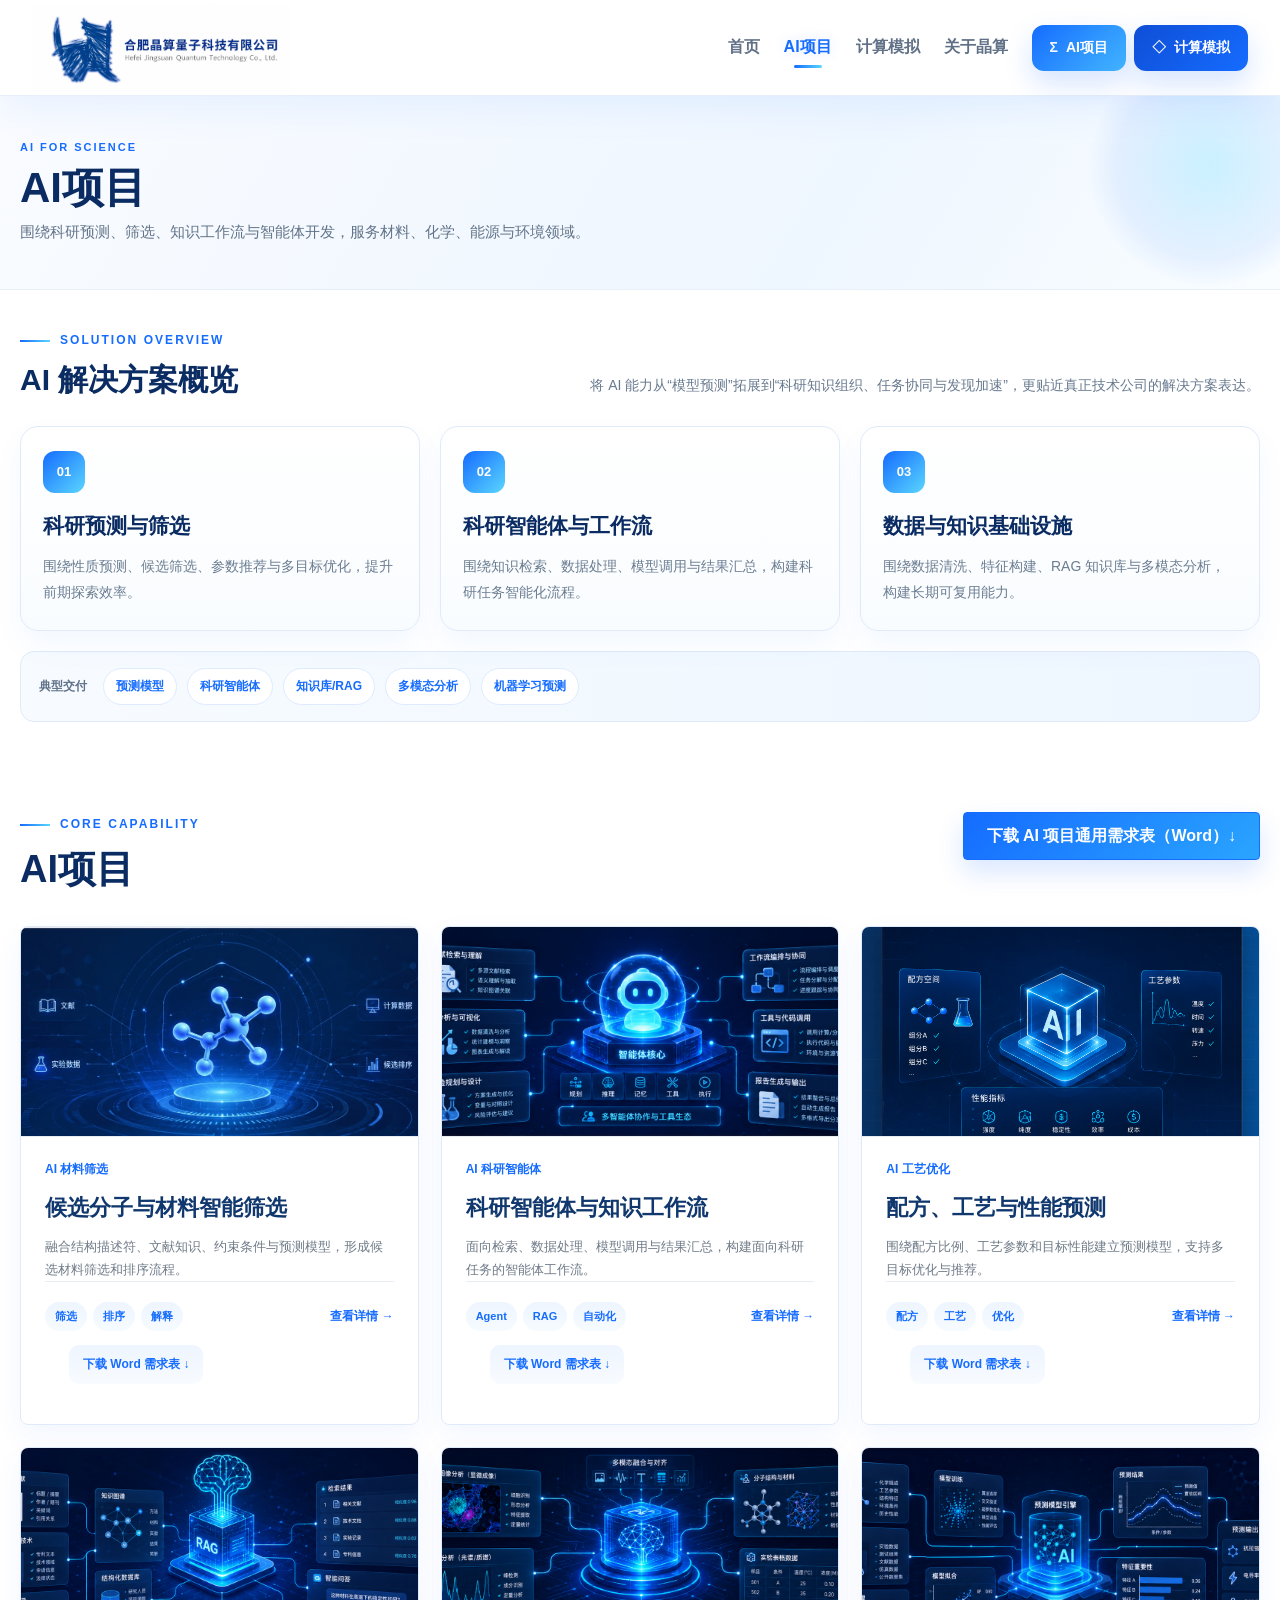
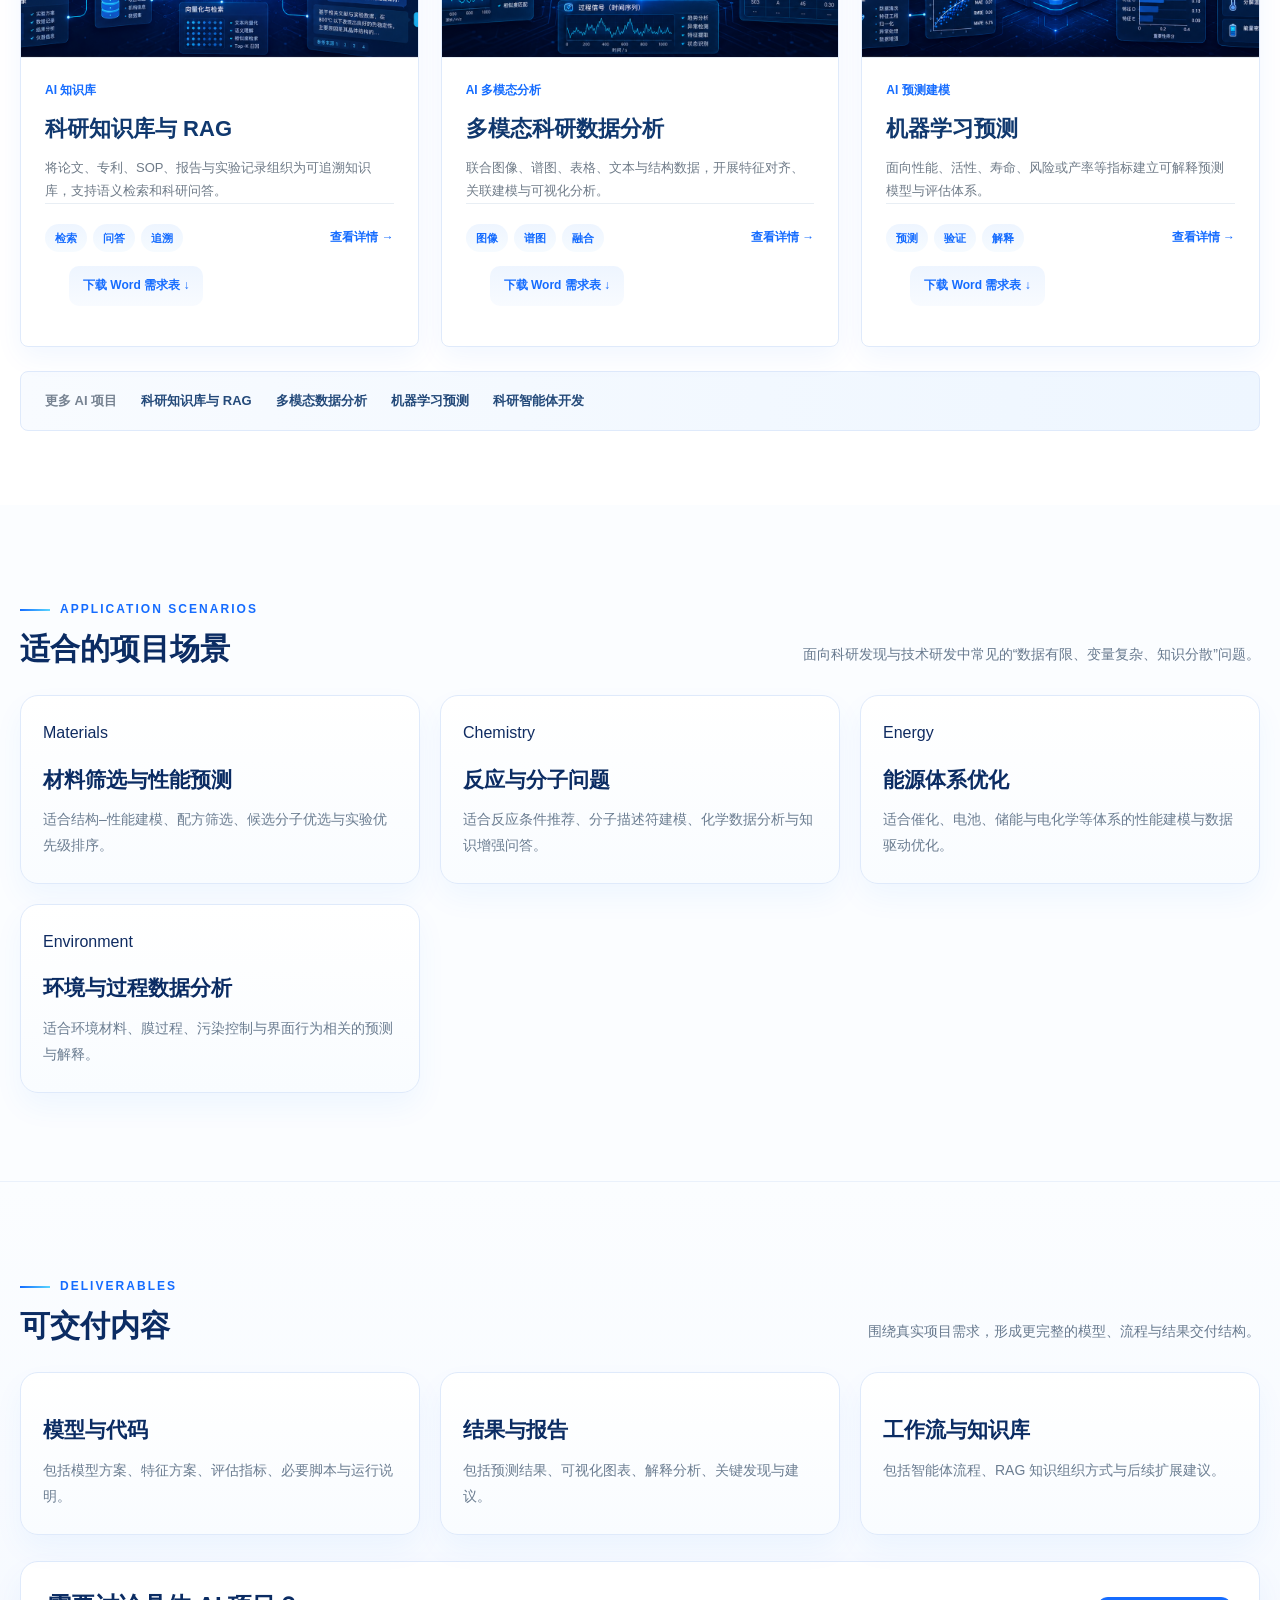
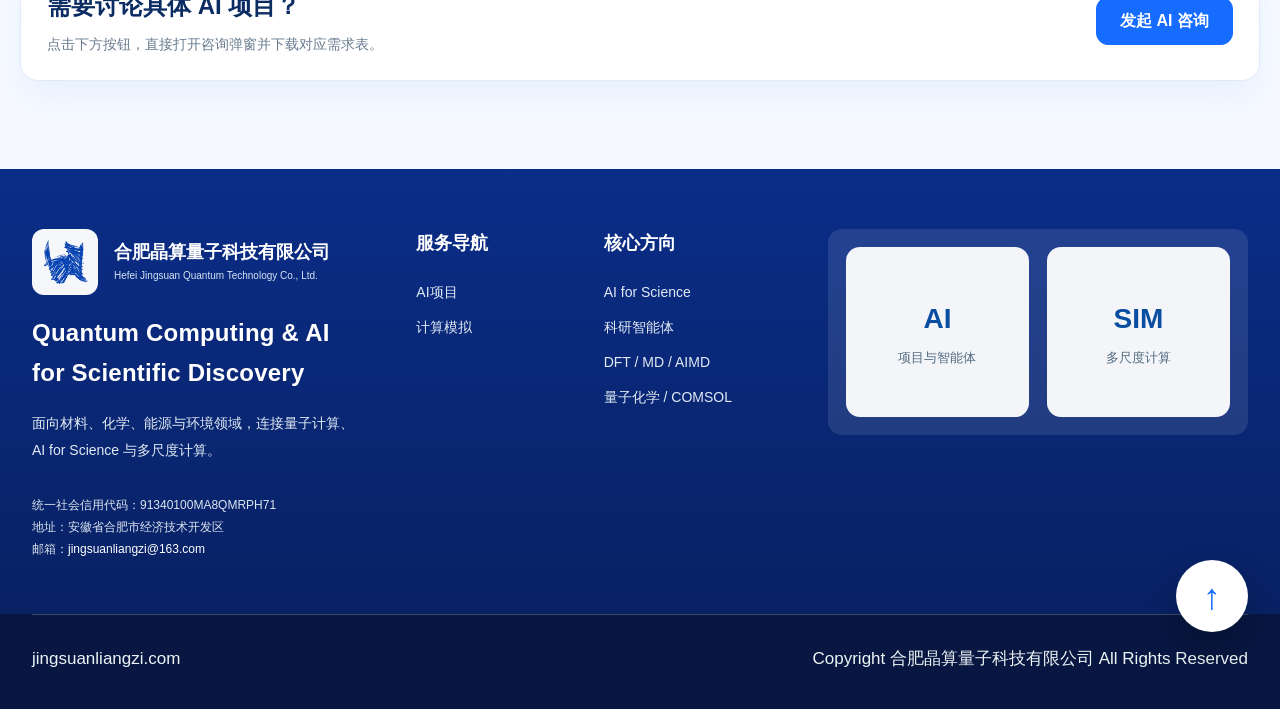
==== board/ai-projects.html @ ed45c0ba "Update website" ====
<!DOCTYPE html>
<html lang="zh-CN"><head>
<meta charset="utf-8"><base href="../"><meta name="viewport" content="width=device-width,initial-scale=1">
<title>AI项目｜合肥晶算量子科技有限公司</title>
<meta name="description" content="合肥晶算量子 AI 项目：材料筛选、科研智能体、RAG、多模态、小样本机器学习与多目标优化。">
<link href="assets/images/icon-64.png" rel="icon"><link href="assets/css/site.css" rel="stylesheet"><link href="assets/css/hqt-redesign.css" rel="stylesheet"><link href="assets/css/unified-shell.css" rel="stylesheet">
</head><body class="homepage-redone official-board-page" id="top">

<header class="site-header-unified" id="site-header">
  <div class="unified-nav-wrap">
    <a aria-label="合肥晶算量子科技有限公司首页" class="unified-brand" href="index.html">
      <img alt="合肥晶算量子科技有限公司" src="assets/images/logo-wordmark.png">
    </a>
    <nav aria-label="主导航" class="unified-site-nav">
      <a class="" href="index.html">首页</a>
      <a class="active" href="board/ai-projects.html">AI项目</a>
      <a class="" href="board/computational-simulation.html">计算模拟</a>
      <a class="" href="index.html#about-company">关于晶算</a>
    </nav>
    <div class="unified-actions">
      <a class="unified-consult unified-consult-tech" href="#" data-project-trigger data-modal-category="AI 项目咨询" data-modal-title="AI 项目咨询" data-modal-desc="欢迎提交 AI for Science、科研智能体、知识工作流与多模态分析相关需求。" data-modal-doc="customer-portal/templates/JSLZ-AI-Project-Requirement-Form.docx"><span>Σ</span><b>AI项目</b></a>
      <a class="unified-consult unified-consult-admin" href="#" data-project-trigger data-modal-category="计算模拟咨询" data-modal-title="计算模拟咨询" data-modal-desc="欢迎提交 DFT、MD、量子化学、CFD 与多物理场模拟相关需求。" data-modal-doc="customer-portal/templates/JSLZ-Simulation-Requirement-Form.docx"><span>◇</span><b>计算模拟</b></a>
    </div>
  </div>
</header>

<main id="main">
<section class="board-intro-band"><div class="container board-intro-inner"><span>AI FOR SCIENCE</span><h1>AI项目</h1><p>围绕科研预测、筛选、知识工作流与智能体开发，服务材料、化学、能源与环境领域。</p></div></section>


<section class="section board-value-section">
  <div class="container">
    <div class="section-title-row">
      <div><span class="section-en">SOLUTION OVERVIEW</span><h2>AI 解决方案概览</h2></div>
      <p>将 AI 能力从“模型预测”拓展到“科研知识组织、任务协同与发现加速”，更贴近真正技术公司的解决方案表达。</p>
    </div>
    <div class="solution-pillars-grid">
      <article class="solution-pillar-card"><span>01</span><h3>科研预测与筛选</h3><p>围绕性质预测、候选筛选、参数推荐与多目标优化，提升前期探索效率。</p></article>
      <article class="solution-pillar-card"><span>02</span><h3>科研智能体与工作流</h3><p>围绕知识检索、数据处理、模型调用与结果汇总，构建科研任务智能化流程。</p></article>
      <article class="solution-pillar-card"><span>03</span><h3>数据与知识基础设施</h3><p>围绕数据清洗、特征构建、RAG 知识库与多模态分析，构建长期可复用能力。</p></article>
    </div>
    <div class="deliver-strip">
      <span>典型交付</span><a href="#ai-001">预测模型</a><a href="#ai-002">科研智能体</a><a href="#ai-004">知识库/RAG</a><a href="#ai-005">多模态分析</a><a href="#ai-006">机器学习预测</a>
    </div>
  </div>
</section>

<section class="section hqt-capability-section hqt-capability-ai"><div class="container"><div class="hqt-capability-head"><div><span class="section-en">CORE CAPABILITY</span><h1>AI项目</h1></div><div class="download-head"><a class="button" href="customer-portal/templates/JSLZ-AI-Project-Requirement-Form.docx" download>下载 AI 项目通用需求表（Word）↓</a></div></div><div class="hqt-feature-grid"><article class="ai-showcase-card hqt-feature-card" id="ai-001" data-modal-category="AI 材料筛选" data-modal-title="候选分子与材料智能筛选" data-modal-desc="融合结构描述符、文献知识、约束条件与预测模型，形成候选材料筛选和排序流程。" data-modal-doc="customer-portal/templates/projects/AI-2-候选分子与材料智能筛选.docx">
<a class="ai-showcase-media" href="#" data-project-trigger data-project-target="ai-001"><img src="assets/images/original/ai-candidate-screening-cover.jpg" alt="AI项目素材"></a>
<div class="ai-showcase-copy"><span>AI 材料筛选</span><h3><a href="#" data-project-trigger data-project-target="ai-001">候选分子与材料智能筛选</a></h3><p>融合结构描述符、文献知识、约束条件与预测模型，形成候选材料筛选和排序流程。</p><div class="ai-showcase-footer"><div class="ai-showcase-tags"><span>筛选</span><span>排序</span><span>解释</span></div><a href="#" data-project-trigger data-project-target="ai-001">查看详情 →</a></div><div class="word-download"><a href="customer-portal/templates/projects/AI-2-候选分子与材料智能筛选.docx" download>下载 Word 需求表 ↓</a></div></div></article>
<article class="ai-showcase-card hqt-feature-card" id="ai-002" data-modal-category="AI 科研智能体" data-modal-title="科研智能体与知识工作流" data-modal-desc="面向检索、数据处理、模型调用与结果汇总，构建面向科研任务的智能体工作流。" data-modal-doc="customer-portal/templates/projects/AI-8-科研智能体开发.docx">
<a class="ai-showcase-media" href="#" data-project-trigger data-project-target="ai-002"><img src="assets/images/original/ai-agent-cover.png" alt="AI项目素材"></a>
<div class="ai-showcase-copy"><span>AI 科研智能体</span><h3><a href="#" data-project-trigger data-project-target="ai-002">科研智能体与知识工作流</a></h3><p>面向检索、数据处理、模型调用与结果汇总，构建面向科研任务的智能体工作流。</p><div class="ai-showcase-footer"><div class="ai-showcase-tags"><span>Agent</span><span>RAG</span><span>自动化</span></div><a href="#" data-project-trigger data-project-target="ai-002">查看详情 →</a></div><div class="word-download"><a href="customer-portal/templates/projects/AI-8-科研智能体开发.docx" download>下载 Word 需求表 ↓</a></div></div></article>
<article class="ai-showcase-card hqt-feature-card" id="ai-003" data-modal-category="AI 工艺优化" data-modal-title="配方、工艺与性能预测" data-modal-desc="围绕配方比例、工艺参数和目标性能建立预测模型，支持多目标优化与推荐。" data-modal-doc="customer-portal/templates/projects/AI-3-配方、工艺与性能预测.docx">
<a class="ai-showcase-media" href="#" data-project-trigger data-project-target="ai-003"><img src="assets/images/original/ai-process-cover.png" alt="AI项目素材"></a>
<div class="ai-showcase-copy"><span>AI 工艺优化</span><h3><a href="#" data-project-trigger data-project-target="ai-003">配方、工艺与性能预测</a></h3><p>围绕配方比例、工艺参数和目标性能建立预测模型，支持多目标优化与推荐。</p><div class="ai-showcase-footer"><div class="ai-showcase-tags"><span>配方</span><span>工艺</span><span>优化</span></div><a href="#" data-project-trigger data-project-target="ai-003">查看详情 →</a></div><div class="word-download"><a href="customer-portal/templates/projects/AI-3-配方、工艺与性能预测.docx" download>下载 Word 需求表 ↓</a></div></div></article>
<article class="ai-showcase-card hqt-feature-card" id="ai-004" data-modal-category="AI 知识库" data-modal-title="科研知识库与 RAG" data-modal-desc="将论文、专利、SOP、报告与实验记录组织为可追溯知识库，支持语义检索和科研问答。" data-modal-doc="customer-portal/templates/projects/AI-4-科研知识库与 RAG.docx">
<a class="ai-showcase-media" href="#" data-project-trigger data-project-target="ai-004"><img src="assets/images/original/ai-rag-cover.png" alt="AI项目素材"></a>
<div class="ai-showcase-copy"><span>AI 知识库</span><h3><a href="#" data-project-trigger data-project-target="ai-004">科研知识库与 RAG</a></h3><p>将论文、专利、SOP、报告与实验记录组织为可追溯知识库，支持语义检索和科研问答。</p><div class="ai-showcase-footer"><div class="ai-showcase-tags"><span>检索</span><span>问答</span><span>追溯</span></div><a href="#" data-project-trigger data-project-target="ai-004">查看详情 →</a></div><div class="word-download"><a href="customer-portal/templates/projects/AI-4-科研知识库与 RAG.docx" download>下载 Word 需求表 ↓</a></div></div></article>
<article class="ai-showcase-card hqt-feature-card" id="ai-005" data-modal-category="AI 多模态分析" data-modal-title="多模态科研数据分析" data-modal-desc="联合图像、谱图、表格、文本与结构数据，开展特征对齐、关联建模与可视化分析。" data-modal-doc="customer-portal/templates/projects/AI-5-多模态数据分析.docx">
<a class="ai-showcase-media" href="#" data-project-trigger data-project-target="ai-005"><img src="assets/images/original/ai-multimodal-cover.png" alt="AI项目素材"></a>
<div class="ai-showcase-copy"><span>AI 多模态分析</span><h3><a href="#" data-project-trigger data-project-target="ai-005">多模态科研数据分析</a></h3><p>联合图像、谱图、表格、文本与结构数据，开展特征对齐、关联建模与可视化分析。</p><div class="ai-showcase-footer"><div class="ai-showcase-tags"><span>图像</span><span>谱图</span><span>融合</span></div><a href="#" data-project-trigger data-project-target="ai-005">查看详情 →</a></div><div class="word-download"><a href="customer-portal/templates/projects/AI-5-多模态数据分析.docx" download>下载 Word 需求表 ↓</a></div></div></article>
<article class="ai-showcase-card hqt-feature-card" id="ai-006" data-modal-category="AI 预测建模" data-modal-title="机器学习预测" data-modal-desc="面向性能、活性、寿命、风险或产率等指标建立可解释预测模型与评估体系。" data-modal-doc="customer-portal/templates/projects/AI-6-机器学习预测.docx">
<a class="ai-showcase-media" href="#" data-project-trigger data-project-target="ai-006"><img src="assets/images/original/ai-ml-cover.png" alt="AI项目素材"></a>
<div class="ai-showcase-copy"><span>AI 预测建模</span><h3><a href="#" data-project-trigger data-project-target="ai-006">机器学习预测</a></h3><p>面向性能、活性、寿命、风险或产率等指标建立可解释预测模型与评估体系。</p><div class="ai-showcase-footer"><div class="ai-showcase-tags"><span>预测</span><span>验证</span><span>解释</span></div><a href="#" data-project-trigger data-project-target="ai-006">查看详情 →</a></div><div class="word-download"><a href="customer-portal/templates/projects/AI-6-机器学习预测.docx" download>下载 Word 需求表 ↓</a></div></div></article></div><div class="hqt-more-strip"><span>更多 AI 项目</span><a href="#ai-004">科研知识库与 RAG</a><a href="#ai-005">多模态数据分析</a><a href="#ai-006">机器学习预测</a><a href="#ai-002">科研智能体开发</a></div></div></section>

<section class="section board-scenarios-section">
  <div class="container">
    <div class="section-title-row">
      <div><span class="section-en">APPLICATION SCENARIOS</span><h2>适合的项目场景</h2></div>
      <p>面向科研发现与技术研发中常见的“数据有限、变量复杂、知识分散”问题。</p>
    </div>
    <div class="board-scenarios-grid">
      <article class="board-scenario-card"><span>Materials</span><h3>材料筛选与性能预测</h3><p>适合结构–性能建模、配方筛选、候选分子优选与实验优先级排序。</p></article>
      <article class="board-scenario-card"><span>Chemistry</span><h3>反应与分子问题</h3><p>适合反应条件推荐、分子描述符建模、化学数据分析与知识增强问答。</p></article>
      <article class="board-scenario-card"><span>Energy</span><h3>能源体系优化</h3><p>适合催化、电池、储能与电化学等体系的性能建模与数据驱动优化。</p></article>
      <article class="board-scenario-card"><span>Environment</span><h3>环境与过程数据分析</h3><p>适合环境材料、膜过程、污染控制与界面行为相关的预测与解释。</p></article>
    </div>
  </div>
</section>
<section class="section board-delivery-section">
  <div class="container">
    <div class="section-title-row">
      <div><span class="section-en">DELIVERABLES</span><h2>可交付内容</h2></div>
      <p>围绕真实项目需求，形成更完整的模型、流程与结果交付结构。</p>
    </div>
    <div class="delivery-grid three-col">
      <article class="delivery-card"><h3>模型与代码</h3><p>包括模型方案、特征方案、评估指标、必要脚本与运行说明。</p></article>
      <article class="delivery-card"><h3>结果与报告</h3><p>包括预测结果、可视化图表、解释分析、关键发现与建议。</p></article>
      <article class="delivery-card"><h3>工作流与知识库</h3><p>包括智能体流程、RAG 知识组织方式与后续扩展建议。</p></article>
    </div>
    <div class="board-page-cta"><div><h3>需要讨论具体 AI 项目？</h3><p>点击下方按钮，直接打开咨询弹窗并下载对应需求表。</p></div><a class="button" href="#" data-project-trigger data-modal-category="AI 项目咨询" data-modal-title="AI 项目咨询" data-modal-desc="欢迎通过微信二维码或邮箱联系晶算量子，我们将根据数据条件、研究目标与交付要求提供建议。" data-modal-doc="customer-portal/templates/JSLZ-AI-Project-Requirement-Form.docx">发起 AI 咨询</a></div>
  </div>
</section>

</main>
<footer class="footer-unified">
  <div class="footer-unified-main">
    <section class="footer-brand-block">
      <div class="footer-brand-row">
        <img src="assets/images/logo-mark.png" alt="合肥晶算量子标志">
        <div><strong>合肥晶算量子科技有限公司</strong><small>Hefei Jingsuan Quantum Technology Co., Ltd.</small></div>
      </div>
      <h2>Quantum Computing & AI for Scientific Discovery</h2>
      <p>面向材料、化学、能源与环境领域，连接量子计算、AI for Science 与多尺度计算。</p><p class="company-meta">统一社会信用代码：91340100MA8QMRPH71<br>地址：安徽省合肥市经济技术开发区<br>邮箱：<a href="mailto:jingsuanliangzi@163.com">jingsuanliangzi@163.com</a></p>
    </section>
    <nav class="footer-column">
      <strong>服务导航</strong>
      <a href="board/ai-projects.html">AI项目</a>
      <a href="board/computational-simulation.html">计算模拟</a>
    </nav>
    <div class="footer-column">
      <strong>核心方向</strong>
      <span>AI for Science</span>
      <span>科研智能体</span>
      <span>DFT / MD / AIMD</span>
      <span>量子化学 / COMSOL</span>
    </div>
    <section class="footer-service-panel footer-service-panel-links">
      <a href="board/ai-projects.html"><div><b>AI</b><small>项目与智能体</small></div></a>
      <a href="board/computational-simulation.html"><div><b>SIM</b><small>多尺度计算</small></div></a>
    </section>
  </div>
  <div class="footer-bottom-final">
    <a class="footer-backtop" href="#top" aria-label="返回顶部">↑</a>
    <div class="footer-bottom-inner"><span>jingsuanliangzi.com</span><span>Copyright 合肥晶算量子科技有限公司 All Rights Reserved</span></div>
  </div>
</footer>

<div class="project-contact-modal" id="projectContactModal" aria-hidden="true">
  <div class="project-contact-backdrop" data-close-modal></div>
  <div class="project-contact-dialog" role="dialog" aria-modal="true" aria-labelledby="projectModalTitle">
    <button class="project-contact-close" type="button" aria-label="关闭" data-close-modal>×</button>
    <div class="project-contact-grid">
      <section class="project-contact-copy">
        <span class="project-contact-kicker" id="projectModalCategory">PROJECT CONSULTATION</span>
        <h3 id="projectModalTitle">项目咨询</h3>
        <p id="projectModalDesc">请通过下方联系方式与晶算量子沟通项目需求，我们会结合研究方向与技术路线提供建议。</p>
        <div class="project-contact-meta">
          <div><strong>公司名称</strong><span>合肥晶算量子科技有限公司</span></div>
          <div><strong>邮箱</strong><span><a href="mailto:jingsuanliangzi@163.com">jingsuanliangzi@163.com</a></span></div>
          <div><strong>地址</strong><span>安徽省合肥市经济技术开发区</span></div>
          <div><strong>统一社会信用代码</strong><span>91340100MA8QMRPH71</span></div>
        </div>
        <div class="project-contact-actions">
          <a class="button modal-doc-button" id="projectModalDoc" href="customer-portal/templates/JSLZ-AI-Project-Requirement-Form.docx" download>下载对应 Word 需求表</a>
          <a class="button button-outline modal-email-button" href="mailto:jingsuanliangzi@163.com">邮件咨询</a>
        </div>
      </section>
      <aside class="project-contact-aside">
        <div class="project-qr-shell">
          <img src="assets/images/wechat-qr.png" alt="微信二维码">
          <strong>扫码添加微信</strong>
          <small>提交需求后可进一步沟通模型、任务与交付方式</small>
          <em>Jingsuan Quantum</em>
        </div>
      </aside>
    </div>
  </div>
</div>

<script src="assets/js/site.js"></script></body></html>
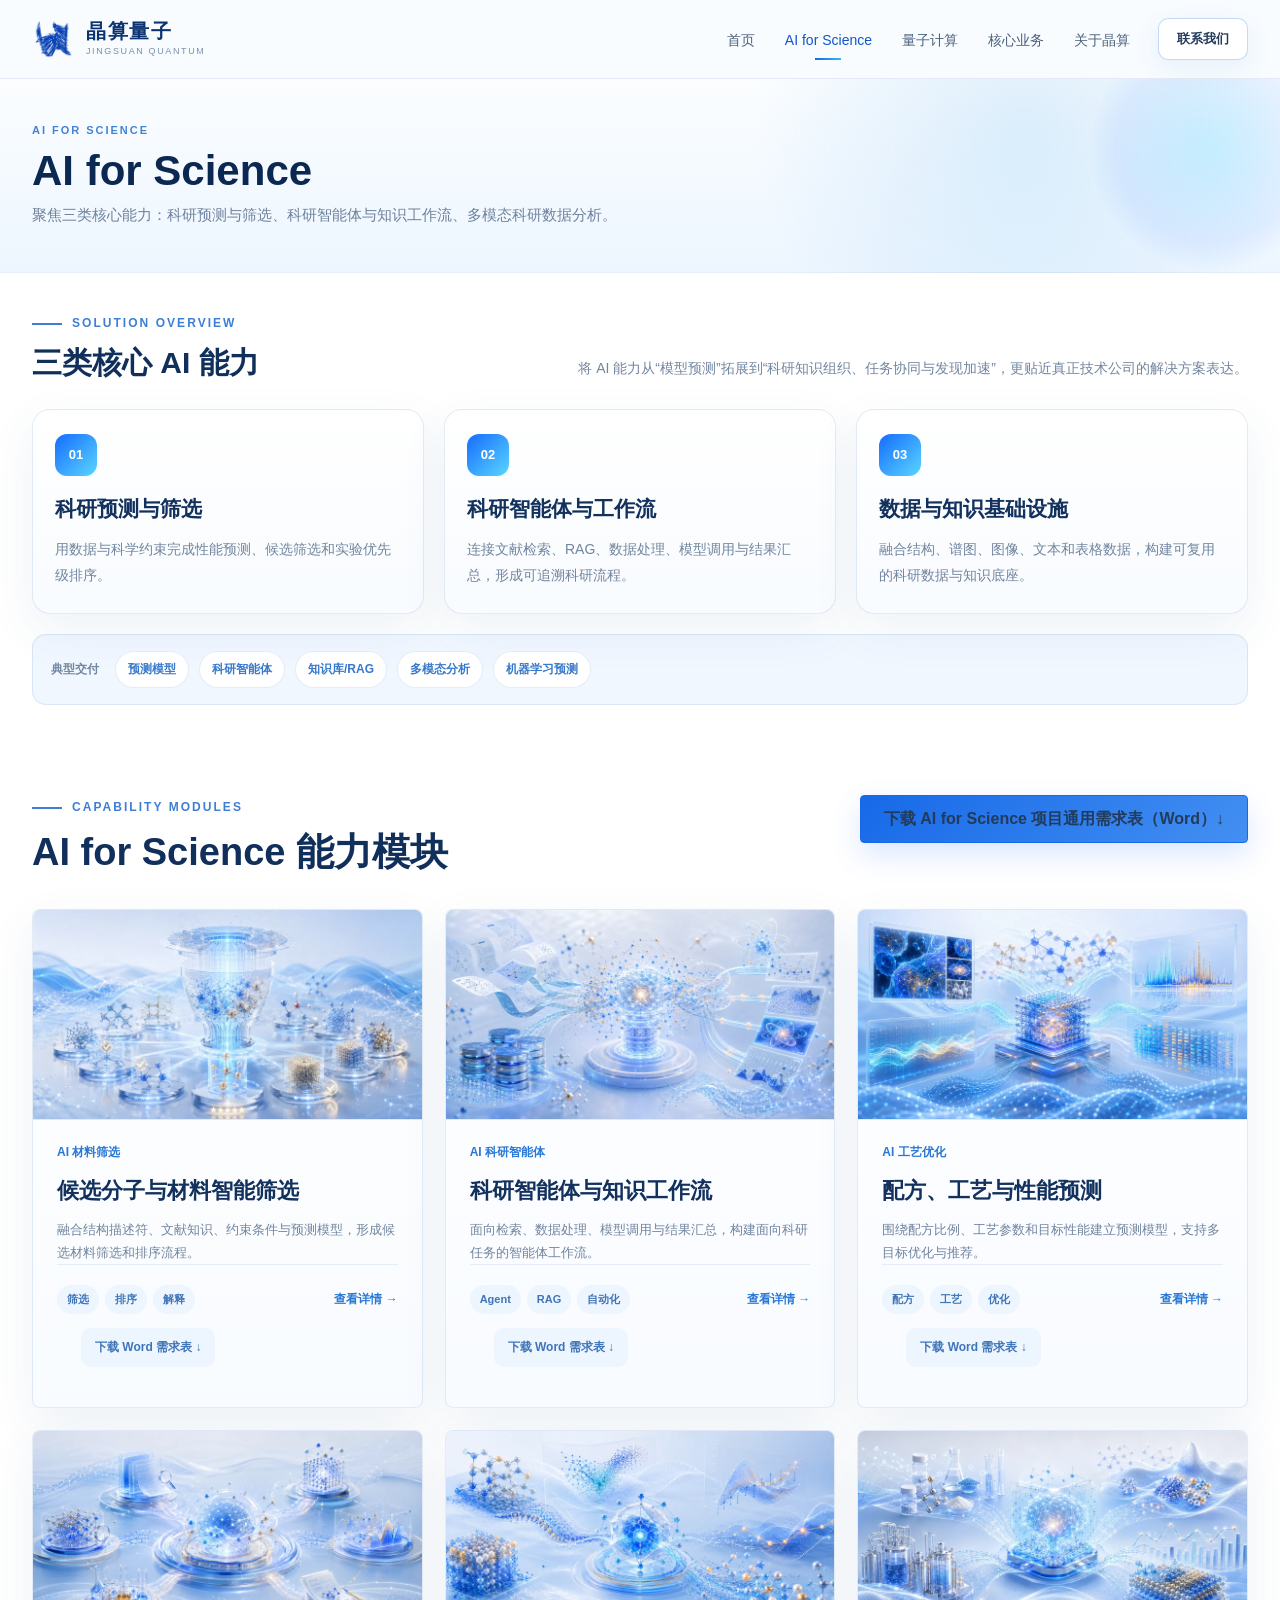
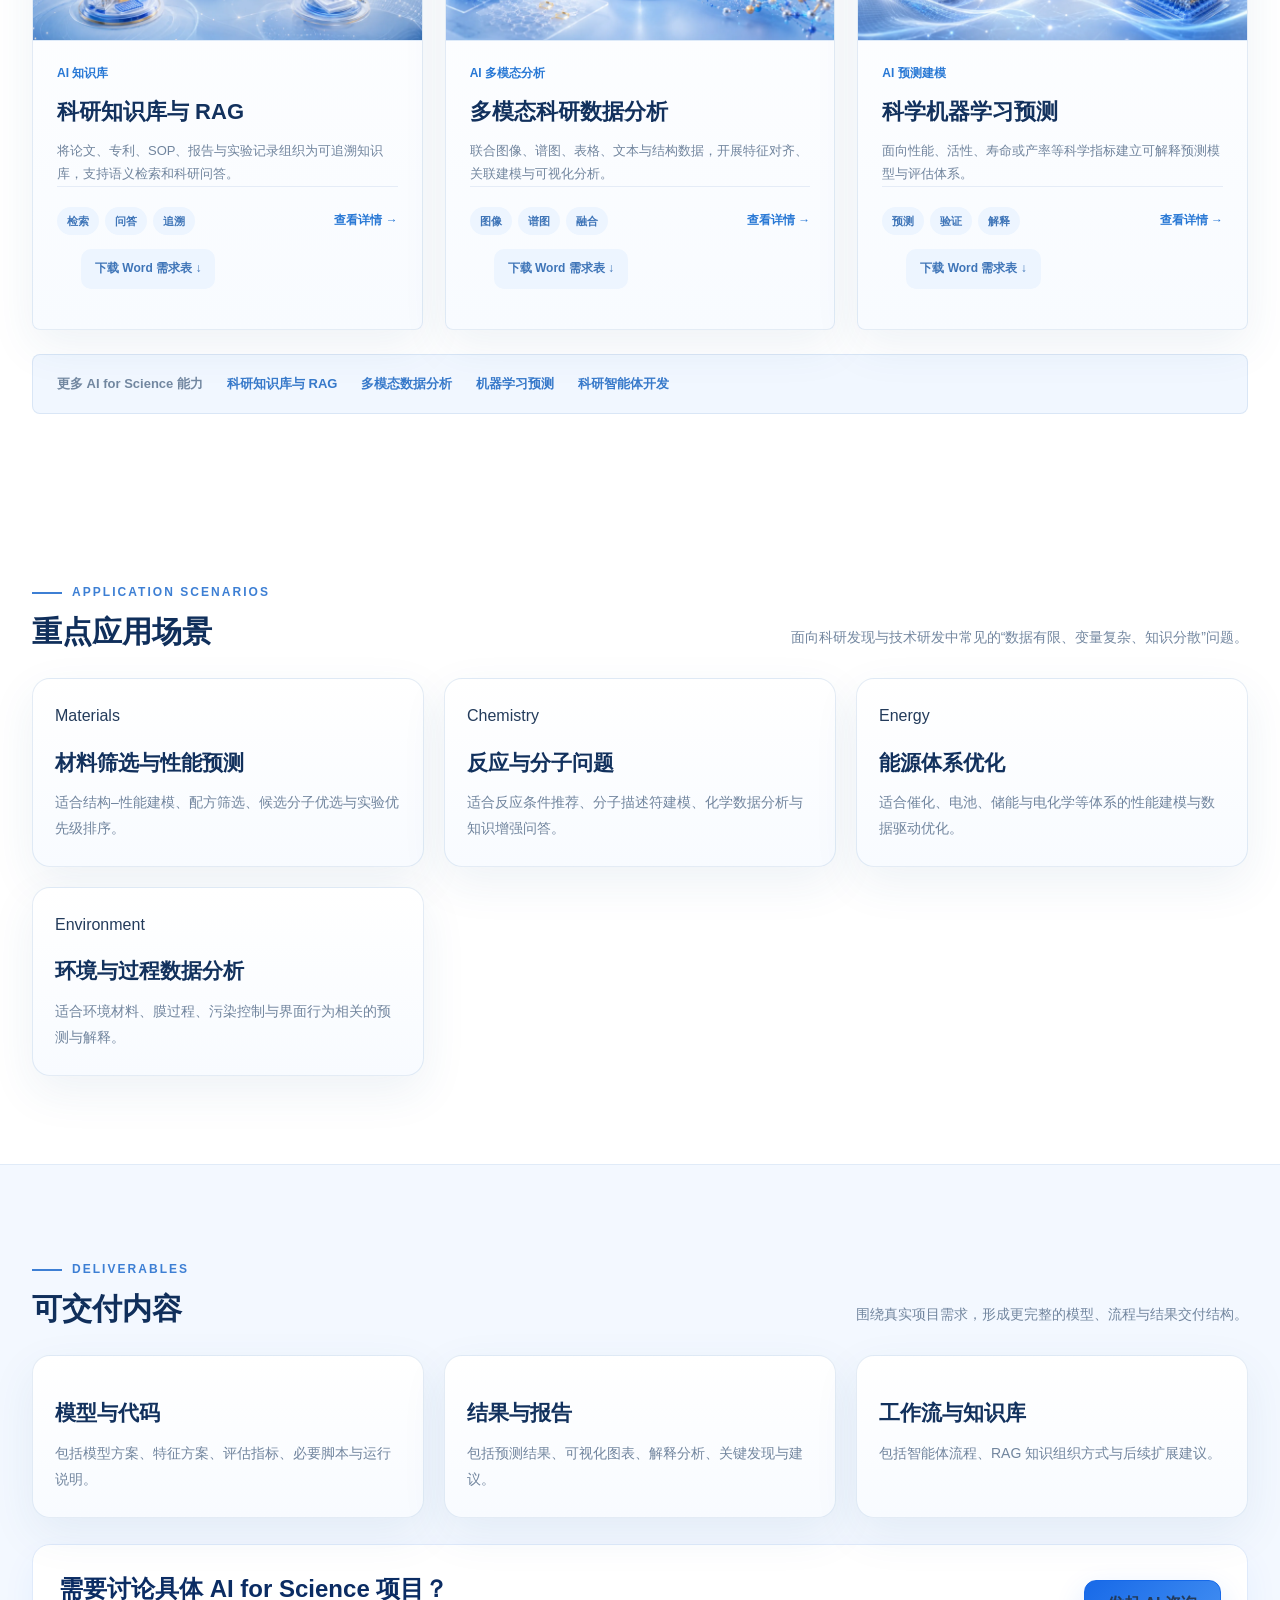
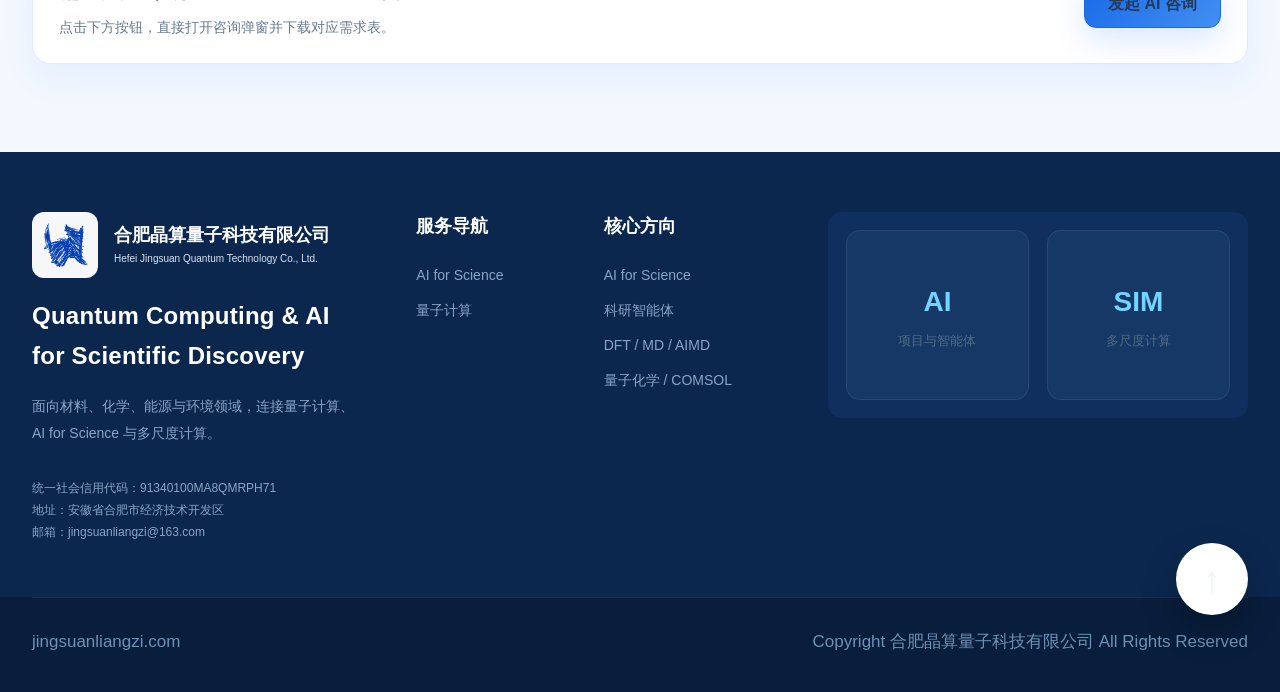
==== commit a209200b: "update1" ====
--- a/board/ai-projects.html
+++ b/board/ai-projects.html
@@ -1,43 +1,42 @@
 <!DOCTYPE html>
 <html lang="zh-CN"><head>
 <meta charset="utf-8"><base href="../"><meta name="viewport" content="width=device-width,initial-scale=1">
-<title>AI项目｜合肥晶算量子科技有限公司</title>
-<meta name="description" content="合肥晶算量子 AI 项目：材料筛选、科研智能体、RAG、多模态、小样本机器学习与多目标优化。">
-<link href="assets/images/icon-64.png" rel="icon"><link href="assets/css/site.css" rel="stylesheet"><link href="assets/css/hqt-redesign.css" rel="stylesheet"><link href="assets/css/unified-shell.css" rel="stylesheet">
-</head><body class="homepage-redone official-board-page" id="top">
+<title>AI for Science｜合肥晶算量子科技有限公司</title>
+<meta name="description" content="晶算量子 AI for Science：聚焦科研预测与筛选、科研智能体与知识工作流、多模态科研数据分析。">
+<link href="assets/images/icon-64.png" rel="icon"><link href="assets/css/site.css" rel="stylesheet"><link href="assets/css/hqt-redesign.css" rel="stylesheet"><link href="assets/css/unified-shell.css" rel="stylesheet"><link href="assets/css/jsq-v12.css" rel="stylesheet">
+</head><body class="homepage-redone official-board-page jsq-site" id="top">
 
-<header class="site-header-unified" id="site-header">
-  <div class="unified-nav-wrap">
-    <a aria-label="合肥晶算量子科技有限公司首页" class="unified-brand" href="index.html">
-      <img alt="合肥晶算量子科技有限公司" src="assets/images/logo-wordmark.png">
+<header class="jsq-header" id="site-header">
+  <div class="jsq-nav container">
+    <a class="jsq-brand" href="index.html" aria-label="晶算量子首页">
+      <img src="assets/images/logo-mark.png" alt=""><span><strong>晶算量子</strong><small>JINGSUAN QUANTUM</small></span>
     </a>
-    <nav aria-label="主导航" class="unified-site-nav">
-      <a class="" href="index.html">首页</a>
-      <a class="active" href="board/ai-projects.html">AI项目</a>
-      <a class="" href="board/computational-simulation.html">计算模拟</a>
-      <a class="" href="index.html#about-company">关于晶算</a>
+    <nav class="jsq-main-nav" aria-label="主导航">
+      <a href="index.html">首页</a>
+      <a class="active" href="board/ai-projects.html">AI for Science</a>
+      <a class="" href="board/computational-simulation.html">量子计算</a>
+      <a href="index.html#core-business">核心业务</a>
+      <a href="index.html#about-company">关于晶算</a>
     </nav>
-    <div class="unified-actions">
-      <a class="unified-consult unified-consult-tech" href="#" data-project-trigger data-modal-category="AI 项目咨询" data-modal-title="AI 项目咨询" data-modal-desc="欢迎提交 AI for Science、科研智能体、知识工作流与多模态分析相关需求。" data-modal-doc="customer-portal/templates/JSLZ-AI-Project-Requirement-Form.docx"><span>Σ</span><b>AI项目</b></a>
-      <a class="unified-consult unified-consult-admin" href="#" data-project-trigger data-modal-category="计算模拟咨询" data-modal-title="计算模拟咨询" data-modal-desc="欢迎提交 DFT、MD、量子化学、CFD 与多物理场模拟相关需求。" data-modal-doc="customer-portal/templates/JSLZ-Simulation-Requirement-Form.docx"><span>◇</span><b>计算模拟</b></a>
-    </div>
+    <a class="jsq-contact-btn" href="#" data-project-trigger data-modal-category="PROJECT CONSULTATION" data-modal-title="项目咨询" data-modal-desc="欢迎提交 AI for Science、第一性原理、分子动力学、量子化学、CFD 与多物理场相关需求。" data-modal-doc="customer-portal/templates/JSLZ-AI-Project-Requirement-Form.docx">联系我们</a>
+    <button class="jsq-menu-toggle" type="button" aria-label="展开导航" aria-expanded="false">☰</button>
   </div>
 </header>
 
 <main id="main">
-<section class="board-intro-band"><div class="container board-intro-inner"><span>AI FOR SCIENCE</span><h1>AI项目</h1><p>围绕科研预测、筛选、知识工作流与智能体开发，服务材料、化学、能源与环境领域。</p></div></section>
+<section class="board-intro-band"><div class="container board-intro-inner"><span>AI FOR SCIENCE</span><h1>AI for Science</h1><p>聚焦三类核心能力：科研预测与筛选、科研智能体与知识工作流、多模态科研数据分析。</p></div></section>
 
 
 <section class="section board-value-section">
   <div class="container">
     <div class="section-title-row">
-      <div><span class="section-en">SOLUTION OVERVIEW</span><h2>AI 解决方案概览</h2></div>
+      <div><span class="section-en">SOLUTION OVERVIEW</span><h2>三类核心 AI 能力</h2></div>
       <p>将 AI 能力从“模型预测”拓展到“科研知识组织、任务协同与发现加速”，更贴近真正技术公司的解决方案表达。</p>
     </div>
     <div class="solution-pillars-grid">
-      <article class="solution-pillar-card"><span>01</span><h3>科研预测与筛选</h3><p>围绕性质预测、候选筛选、参数推荐与多目标优化，提升前期探索效率。</p></article>
-      <article class="solution-pillar-card"><span>02</span><h3>科研智能体与工作流</h3><p>围绕知识检索、数据处理、模型调用与结果汇总，构建科研任务智能化流程。</p></article>
-      <article class="solution-pillar-card"><span>03</span><h3>数据与知识基础设施</h3><p>围绕数据清洗、特征构建、RAG 知识库与多模态分析，构建长期可复用能力。</p></article>
+      <article class="solution-pillar-card"><span>01</span><h3>科研预测与筛选</h3><p>用数据与科学约束完成性能预测、候选筛选和实验优先级排序。</p></article>
+      <article class="solution-pillar-card"><span>02</span><h3>科研智能体与工作流</h3><p>连接文献检索、RAG、数据处理、模型调用与结果汇总，形成可追溯科研流程。</p></article>
+      <article class="solution-pillar-card"><span>03</span><h3>数据与知识基础设施</h3><p>融合结构、谱图、图像、文本和表格数据，构建可复用的科研数据与知识底座。</p></article>
     </div>
     <div class="deliver-strip">
       <span>典型交付</span><a href="#ai-001">预测模型</a><a href="#ai-002">科研智能体</a><a href="#ai-004">知识库/RAG</a><a href="#ai-005">多模态分析</a><a href="#ai-006">机器学习预测</a>
@@ -45,29 +44,29 @@
   </div>
 </section>
 
-<section class="section hqt-capability-section hqt-capability-ai"><div class="container"><div class="hqt-capability-head"><div><span class="section-en">CORE CAPABILITY</span><h1>AI项目</h1></div><div class="download-head"><a class="button" href="customer-portal/templates/JSLZ-AI-Project-Requirement-Form.docx" download>下载 AI 项目通用需求表（Word）↓</a></div></div><div class="hqt-feature-grid"><article class="ai-showcase-card hqt-feature-card" id="ai-001" data-modal-category="AI 材料筛选" data-modal-title="候选分子与材料智能筛选" data-modal-desc="融合结构描述符、文献知识、约束条件与预测模型，形成候选材料筛选和排序流程。" data-modal-doc="customer-portal/templates/projects/AI-2-候选分子与材料智能筛选.docx">
-<a class="ai-showcase-media" href="#" data-project-trigger data-project-target="ai-001"><img src="assets/images/original/ai-candidate-screening-cover.jpg" alt="AI项目素材"></a>
-<div class="ai-showcase-copy"><span>AI 材料筛选</span><h3><a href="#" data-project-trigger data-project-target="ai-001">候选分子与材料智能筛选</a></h3><p>融合结构描述符、文献知识、约束条件与预测模型，形成候选材料筛选和排序流程。</p><div class="ai-showcase-footer"><div class="ai-showcase-tags"><span>筛选</span><span>排序</span><span>解释</span></div><a href="#" data-project-trigger data-project-target="ai-001">查看详情 →</a></div><div class="word-download"><a href="customer-portal/templates/projects/AI-2-候选分子与材料智能筛选.docx" download>下载 Word 需求表 ↓</a></div></div></article>
-<article class="ai-showcase-card hqt-feature-card" id="ai-002" data-modal-category="AI 科研智能体" data-modal-title="科研智能体与知识工作流" data-modal-desc="面向检索、数据处理、模型调用与结果汇总，构建面向科研任务的智能体工作流。" data-modal-doc="customer-portal/templates/projects/AI-8-科研智能体开发.docx">
-<a class="ai-showcase-media" href="#" data-project-trigger data-project-target="ai-002"><img src="assets/images/original/ai-agent-cover.png" alt="AI项目素材"></a>
-<div class="ai-showcase-copy"><span>AI 科研智能体</span><h3><a href="#" data-project-trigger data-project-target="ai-002">科研智能体与知识工作流</a></h3><p>面向检索、数据处理、模型调用与结果汇总，构建面向科研任务的智能体工作流。</p><div class="ai-showcase-footer"><div class="ai-showcase-tags"><span>Agent</span><span>RAG</span><span>自动化</span></div><a href="#" data-project-trigger data-project-target="ai-002">查看详情 →</a></div><div class="word-download"><a href="customer-portal/templates/projects/AI-8-科研智能体开发.docx" download>下载 Word 需求表 ↓</a></div></div></article>
-<article class="ai-showcase-card hqt-feature-card" id="ai-003" data-modal-category="AI 工艺优化" data-modal-title="配方、工艺与性能预测" data-modal-desc="围绕配方比例、工艺参数和目标性能建立预测模型，支持多目标优化与推荐。" data-modal-doc="customer-portal/templates/projects/AI-3-配方、工艺与性能预测.docx">
-<a class="ai-showcase-media" href="#" data-project-trigger data-project-target="ai-003"><img src="assets/images/original/ai-process-cover.png" alt="AI项目素材"></a>
-<div class="ai-showcase-copy"><span>AI 工艺优化</span><h3><a href="#" data-project-trigger data-project-target="ai-003">配方、工艺与性能预测</a></h3><p>围绕配方比例、工艺参数和目标性能建立预测模型，支持多目标优化与推荐。</p><div class="ai-showcase-footer"><div class="ai-showcase-tags"><span>配方</span><span>工艺</span><span>优化</span></div><a href="#" data-project-trigger data-project-target="ai-003">查看详情 →</a></div><div class="word-download"><a href="customer-portal/templates/projects/AI-3-配方、工艺与性能预测.docx" download>下载 Word 需求表 ↓</a></div></div></article>
-<article class="ai-showcase-card hqt-feature-card" id="ai-004" data-modal-category="AI 知识库" data-modal-title="科研知识库与 RAG" data-modal-desc="将论文、专利、SOP、报告与实验记录组织为可追溯知识库，支持语义检索和科研问答。" data-modal-doc="customer-portal/templates/projects/AI-4-科研知识库与 RAG.docx">
-<a class="ai-showcase-media" href="#" data-project-trigger data-project-target="ai-004"><img src="assets/images/original/ai-rag-cover.png" alt="AI项目素材"></a>
-<div class="ai-showcase-copy"><span>AI 知识库</span><h3><a href="#" data-project-trigger data-project-target="ai-004">科研知识库与 RAG</a></h3><p>将论文、专利、SOP、报告与实验记录组织为可追溯知识库，支持语义检索和科研问答。</p><div class="ai-showcase-footer"><div class="ai-showcase-tags"><span>检索</span><span>问答</span><span>追溯</span></div><a href="#" data-project-trigger data-project-target="ai-004">查看详情 →</a></div><div class="word-download"><a href="customer-portal/templates/projects/AI-4-科研知识库与 RAG.docx" download>下载 Word 需求表 ↓</a></div></div></article>
-<article class="ai-showcase-card hqt-feature-card" id="ai-005" data-modal-category="AI 多模态分析" data-modal-title="多模态科研数据分析" data-modal-desc="联合图像、谱图、表格、文本与结构数据，开展特征对齐、关联建模与可视化分析。" data-modal-doc="customer-portal/templates/projects/AI-5-多模态数据分析.docx">
-<a class="ai-showcase-media" href="#" data-project-trigger data-project-target="ai-005"><img src="assets/images/original/ai-multimodal-cover.png" alt="AI项目素材"></a>
-<div class="ai-showcase-copy"><span>AI 多模态分析</span><h3><a href="#" data-project-trigger data-project-target="ai-005">多模态科研数据分析</a></h3><p>联合图像、谱图、表格、文本与结构数据，开展特征对齐、关联建模与可视化分析。</p><div class="ai-showcase-footer"><div class="ai-showcase-tags"><span>图像</span><span>谱图</span><span>融合</span></div><a href="#" data-project-trigger data-project-target="ai-005">查看详情 →</a></div><div class="word-download"><a href="customer-portal/templates/projects/AI-5-多模态数据分析.docx" download>下载 Word 需求表 ↓</a></div></div></article>
-<article class="ai-showcase-card hqt-feature-card" id="ai-006" data-modal-category="AI 预测建模" data-modal-title="机器学习预测" data-modal-desc="面向性能、活性、寿命、风险或产率等指标建立可解释预测模型与评估体系。" data-modal-doc="customer-portal/templates/projects/AI-6-机器学习预测.docx">
-<a class="ai-showcase-media" href="#" data-project-trigger data-project-target="ai-006"><img src="assets/images/original/ai-ml-cover.png" alt="AI项目素材"></a>
-<div class="ai-showcase-copy"><span>AI 预测建模</span><h3><a href="#" data-project-trigger data-project-target="ai-006">机器学习预测</a></h3><p>面向性能、活性、寿命、风险或产率等指标建立可解释预测模型与评估体系。</p><div class="ai-showcase-footer"><div class="ai-showcase-tags"><span>预测</span><span>验证</span><span>解释</span></div><a href="#" data-project-trigger data-project-target="ai-006">查看详情 →</a></div><div class="word-download"><a href="customer-portal/templates/projects/AI-6-机器学习预测.docx" download>下载 Word 需求表 ↓</a></div></div></article></div><div class="hqt-more-strip"><span>更多 AI 项目</span><a href="#ai-004">科研知识库与 RAG</a><a href="#ai-005">多模态数据分析</a><a href="#ai-006">机器学习预测</a><a href="#ai-002">科研智能体开发</a></div></div></section>
+<section class="section hqt-capability-section hqt-capability-ai"><div class="container"><div class="hqt-capability-head"><div><span class="section-en">CAPABILITY MODULES</span><h1>AI for Science 能力模块</h1></div><div class="download-head"><a class="button" href="customer-portal/templates/JSLZ-AI-Project-Requirement-Form.docx" download>下载 AI for Science 项目通用需求表（Word）↓</a></div></div><div class="hqt-feature-grid"><article class="ai-showcase-card hqt-feature-card" id="ai-001" data-modal-category="AI 材料筛选" data-modal-title="候选分子与材料智能筛选" data-modal-desc="融合结构描述符、文献知识、约束条件与预测模型，形成候选材料筛选和排序流程。" data-modal-doc="customer-portal/templates/ai/AI-2.docx">
+<a class="ai-showcase-media" href="#" data-project-trigger data-project-target="ai-001"><img src="assets/images/v12/ai-screening.webp" alt="AI for Science素材"></a>
+<div class="ai-showcase-copy"><span>AI 材料筛选</span><h3><a href="#" data-project-trigger data-project-target="ai-001">候选分子与材料智能筛选</a></h3><p>融合结构描述符、文献知识、约束条件与预测模型，形成候选材料筛选和排序流程。</p><div class="ai-showcase-footer"><div class="ai-showcase-tags"><span>筛选</span><span>排序</span><span>解释</span></div><a href="#" data-project-trigger data-project-target="ai-001">查看详情 →</a></div><div class="word-download"><a href="customer-portal/templates/ai/AI-2.docx" download>下载 Word 需求表 ↓</a></div></div></article>
+<article class="ai-showcase-card hqt-feature-card" id="ai-002" data-modal-category="AI 科研智能体" data-modal-title="科研智能体与知识工作流" data-modal-desc="面向检索、数据处理、模型调用与结果汇总，构建面向科研任务的智能体工作流。" data-modal-doc="customer-portal/templates/ai/AI-8.docx">
+<a class="ai-showcase-media" href="#" data-project-trigger data-project-target="ai-002"><img src="assets/images/v12/ai-agent-rag.webp" alt="AI for Science素材"></a>
+<div class="ai-showcase-copy"><span>AI 科研智能体</span><h3><a href="#" data-project-trigger data-project-target="ai-002">科研智能体与知识工作流</a></h3><p>面向检索、数据处理、模型调用与结果汇总，构建面向科研任务的智能体工作流。</p><div class="ai-showcase-footer"><div class="ai-showcase-tags"><span>Agent</span><span>RAG</span><span>自动化</span></div><a href="#" data-project-trigger data-project-target="ai-002">查看详情 →</a></div><div class="word-download"><a href="customer-portal/templates/ai/AI-8.docx" download>下载 Word 需求表 ↓</a></div></div></article>
+<article class="ai-showcase-card hqt-feature-card" id="ai-003" data-modal-category="AI 工艺优化" data-modal-title="配方、工艺与性能预测" data-modal-desc="围绕配方比例、工艺参数和目标性能建立预测模型，支持多目标优化与推荐。" data-modal-doc="customer-portal/templates/ai/AI-3.docx">
+<a class="ai-showcase-media" href="#" data-project-trigger data-project-target="ai-003"><img src="assets/images/v12/ai-prediction.webp" alt="AI for Science素材"></a>
+<div class="ai-showcase-copy"><span>AI 工艺优化</span><h3><a href="#" data-project-trigger data-project-target="ai-003">配方、工艺与性能预测</a></h3><p>围绕配方比例、工艺参数和目标性能建立预测模型，支持多目标优化与推荐。</p><div class="ai-showcase-footer"><div class="ai-showcase-tags"><span>配方</span><span>工艺</span><span>优化</span></div><a href="#" data-project-trigger data-project-target="ai-003">查看详情 →</a></div><div class="word-download"><a href="customer-portal/templates/ai/AI-3.docx" download>下载 Word 需求表 ↓</a></div></div></article>
+<article class="ai-showcase-card hqt-feature-card" id="ai-004" data-modal-category="AI 知识库" data-modal-title="科研知识库与 RAG" data-modal-desc="将论文、专利、SOP、报告与实验记录组织为可追溯知识库，支持语义检索和科研问答。" data-modal-doc="customer-portal/templates/ai/AI-4.docx">
+<a class="ai-showcase-media" href="#" data-project-trigger data-project-target="ai-004"><img src="assets/images/v12/ai-overview.webp" alt="AI for Science素材"></a>
+<div class="ai-showcase-copy"><span>AI 知识库</span><h3><a href="#" data-project-trigger data-project-target="ai-004">科研知识库与 RAG</a></h3><p>将论文、专利、SOP、报告与实验记录组织为可追溯知识库，支持语义检索和科研问答。</p><div class="ai-showcase-footer"><div class="ai-showcase-tags"><span>检索</span><span>问答</span><span>追溯</span></div><a href="#" data-project-trigger data-project-target="ai-004">查看详情 →</a></div><div class="word-download"><a href="customer-portal/templates/ai/AI-4.docx" download>下载 Word 需求表 ↓</a></div></div></article>
+<article class="ai-showcase-card hqt-feature-card" id="ai-005" data-modal-category="AI 多模态分析" data-modal-title="多模态科研数据分析" data-modal-desc="联合图像、谱图、表格、文本与结构数据，开展特征对齐、关联建模与可视化分析。" data-modal-doc="customer-portal/templates/ai/AI-5.docx">
+<a class="ai-showcase-media" href="#" data-project-trigger data-project-target="ai-005"><img src="assets/images/v12/ai-multimodal.webp" alt="AI for Science素材"></a>
+<div class="ai-showcase-copy"><span>AI 多模态分析</span><h3><a href="#" data-project-trigger data-project-target="ai-005">多模态科研数据分析</a></h3><p>联合图像、谱图、表格、文本与结构数据，开展特征对齐、关联建模与可视化分析。</p><div class="ai-showcase-footer"><div class="ai-showcase-tags"><span>图像</span><span>谱图</span><span>融合</span></div><a href="#" data-project-trigger data-project-target="ai-005">查看详情 →</a></div><div class="word-download"><a href="customer-portal/templates/ai/AI-5.docx" download>下载 Word 需求表 ↓</a></div></div></article>
+<article class="ai-showcase-card hqt-feature-card" id="ai-006" data-modal-category="AI 预测建模" data-modal-title="机器学习预测" data-modal-desc="面向性能、活性、寿命、风险或产率等指标建立可解释预测模型与评估体系。" data-modal-doc="customer-portal/templates/ai/AI-6.docx">
+<a class="ai-showcase-media" href="#" data-project-trigger data-project-target="ai-006"><img src="assets/images/v12/ai-lab.webp" alt="AI for Science素材"></a>
+<div class="ai-showcase-copy"><span>AI 预测建模</span><h3><a href="#" data-project-trigger data-project-target="ai-006">科学机器学习预测</a></h3><p>面向性能、活性、寿命或产率等科学指标建立可解释预测模型与评估体系。</p><div class="ai-showcase-footer"><div class="ai-showcase-tags"><span>预测</span><span>验证</span><span>解释</span></div><a href="#" data-project-trigger data-project-target="ai-006">查看详情 →</a></div><div class="word-download"><a href="customer-portal/templates/ai/AI-6.docx" download>下载 Word 需求表 ↓</a></div></div></article></div><div class="hqt-more-strip"><span>更多 AI for Science 能力</span><a href="#ai-004">科研知识库与 RAG</a><a href="#ai-005">多模态数据分析</a><a href="#ai-006">机器学习预测</a><a href="#ai-002">科研智能体开发</a></div></div></section>
 
 <section class="section board-scenarios-section">
   <div class="container">
     <div class="section-title-row">
-      <div><span class="section-en">APPLICATION SCENARIOS</span><h2>适合的项目场景</h2></div>
+      <div><span class="section-en">APPLICATION SCENARIOS</span><h2>重点应用场景</h2></div>
       <p>面向科研发现与技术研发中常见的“数据有限、变量复杂、知识分散”问题。</p>
     </div>
     <div class="board-scenarios-grid">
@@ -89,7 +88,7 @@
       <article class="delivery-card"><h3>结果与报告</h3><p>包括预测结果、可视化图表、解释分析、关键发现与建议。</p></article>
       <article class="delivery-card"><h3>工作流与知识库</h3><p>包括智能体流程、RAG 知识组织方式与后续扩展建议。</p></article>
     </div>
-    <div class="board-page-cta"><div><h3>需要讨论具体 AI 项目？</h3><p>点击下方按钮，直接打开咨询弹窗并下载对应需求表。</p></div><a class="button" href="#" data-project-trigger data-modal-category="AI 项目咨询" data-modal-title="AI 项目咨询" data-modal-desc="欢迎通过微信二维码或邮箱联系晶算量子，我们将根据数据条件、研究目标与交付要求提供建议。" data-modal-doc="customer-portal/templates/JSLZ-AI-Project-Requirement-Form.docx">发起 AI 咨询</a></div>
+    <div class="board-page-cta"><div><h3>需要讨论具体 AI for Science 项目？</h3><p>点击下方按钮，直接打开咨询弹窗并下载对应需求表。</p></div><a class="button" href="#" data-project-trigger data-modal-category="AI for Science 项目咨询" data-modal-title="AI for Science 项目咨询" data-modal-desc="欢迎通过微信二维码或邮箱联系晶算量子，我们将根据数据条件、研究目标与交付要求提供建议。" data-modal-doc="customer-portal/templates/JSLZ-AI-Project-Requirement-Form.docx">发起 AI 咨询</a></div>
   </div>
 </section>
 
@@ -106,8 +105,8 @@
     </section>
     <nav class="footer-column">
       <strong>服务导航</strong>
-      <a href="board/ai-projects.html">AI项目</a>
-      <a href="board/computational-simulation.html">计算模拟</a>
+      <a href="board/ai-projects.html">AI for Science</a>
+      <a href="board/computational-simulation.html">量子计算</a>
     </nav>
     <div class="footer-column">
       <strong>核心方向</strong>
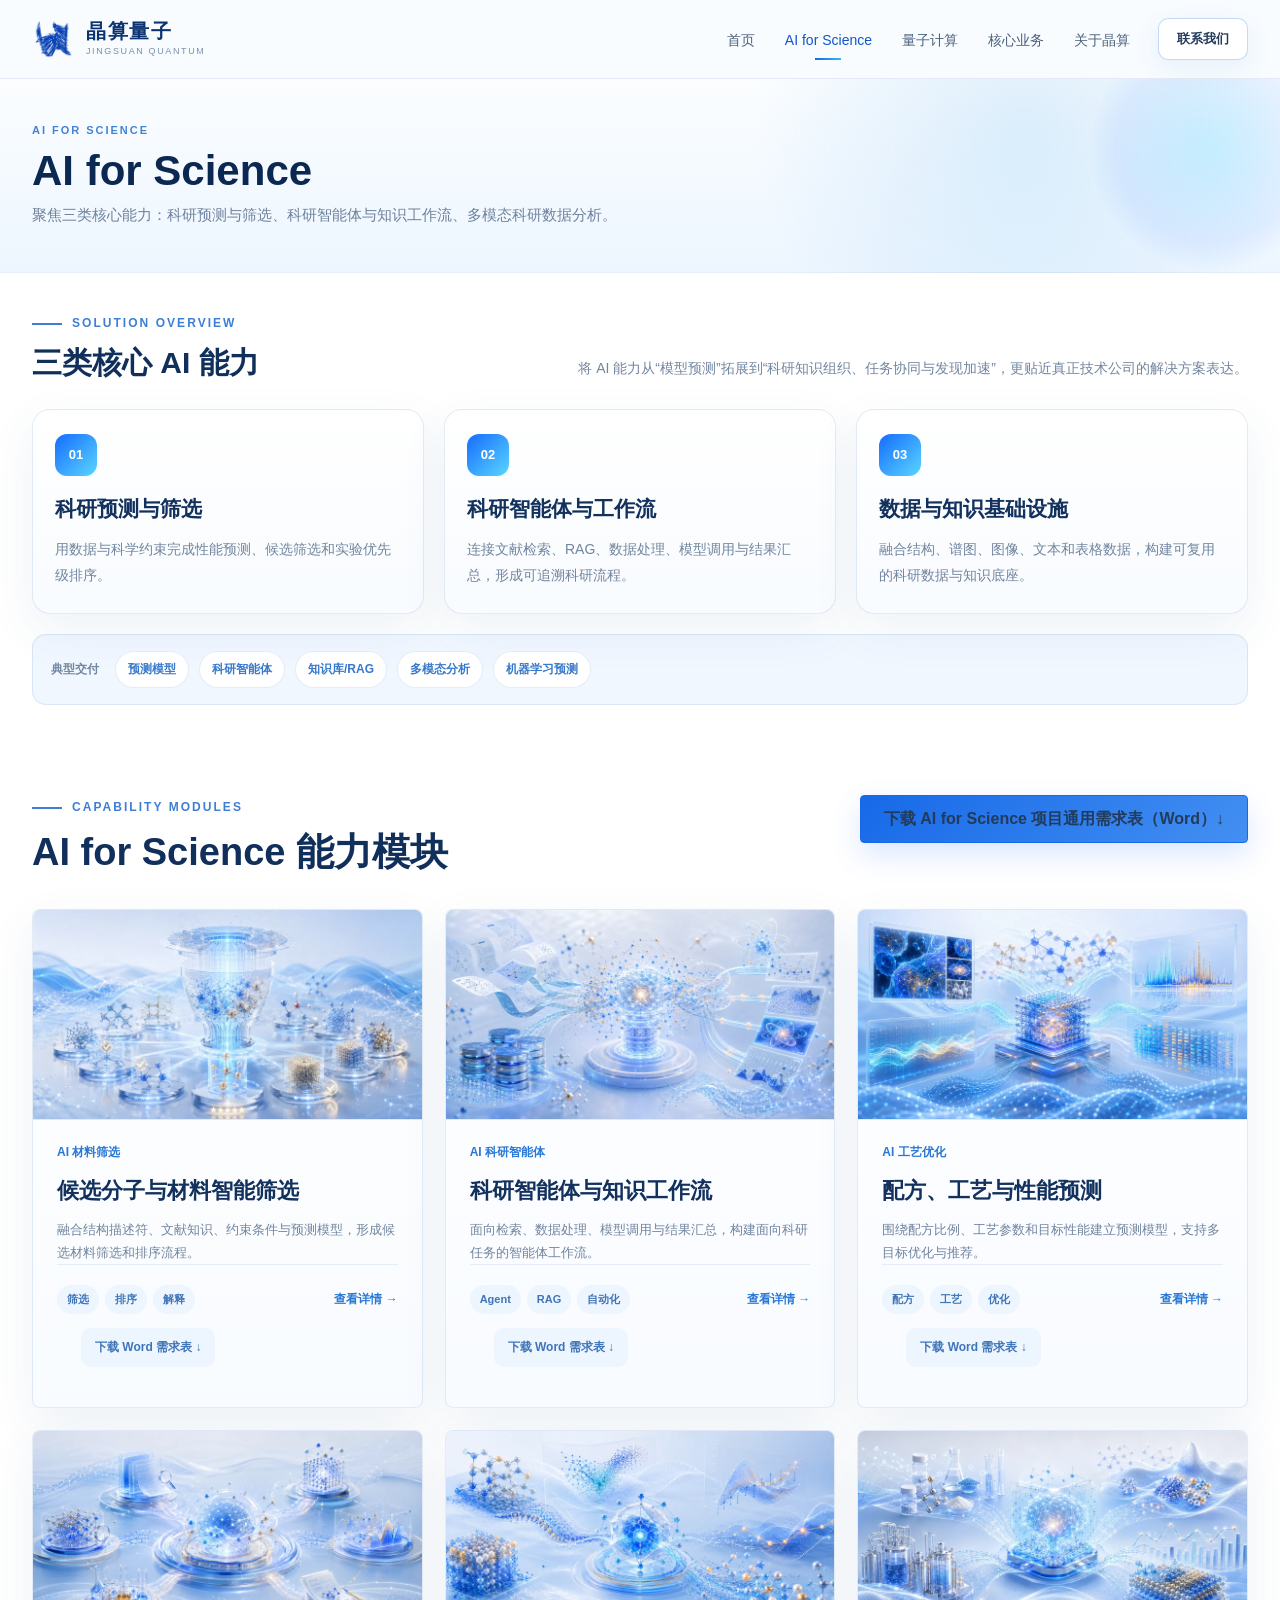
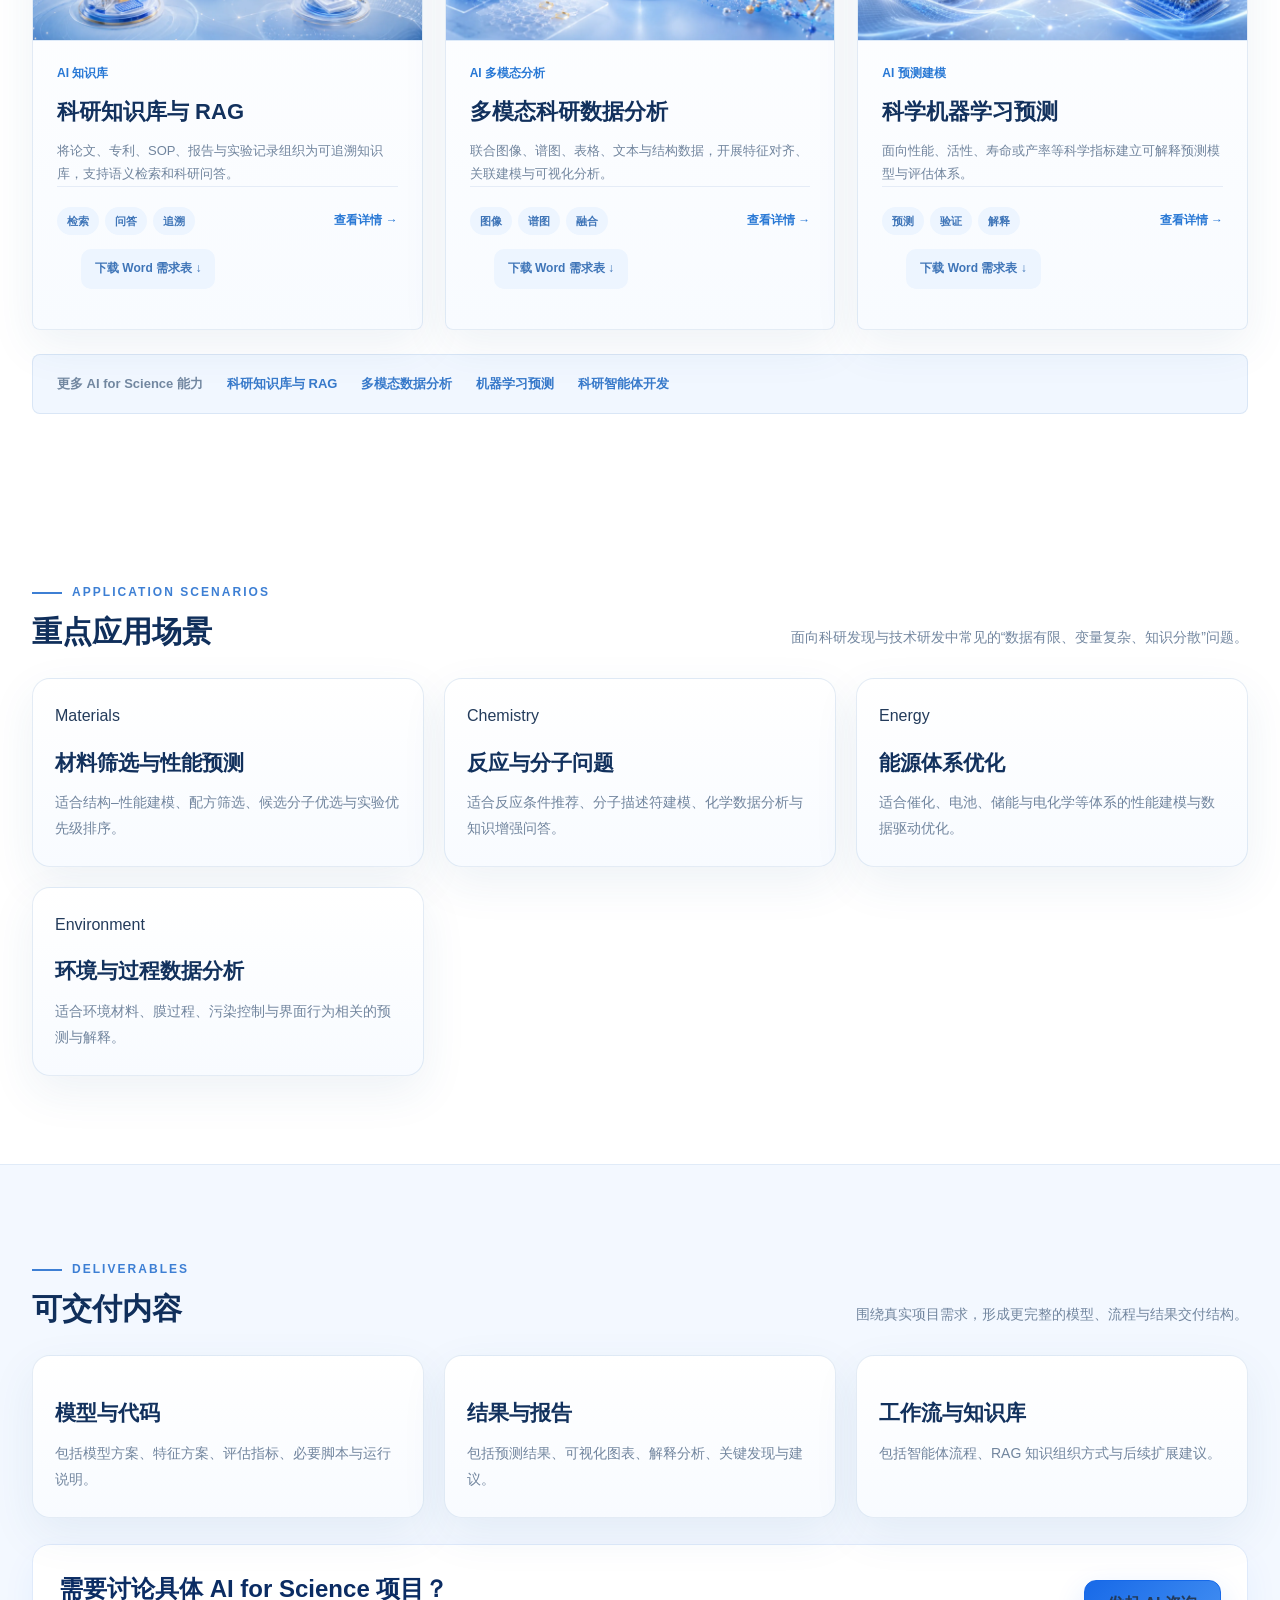
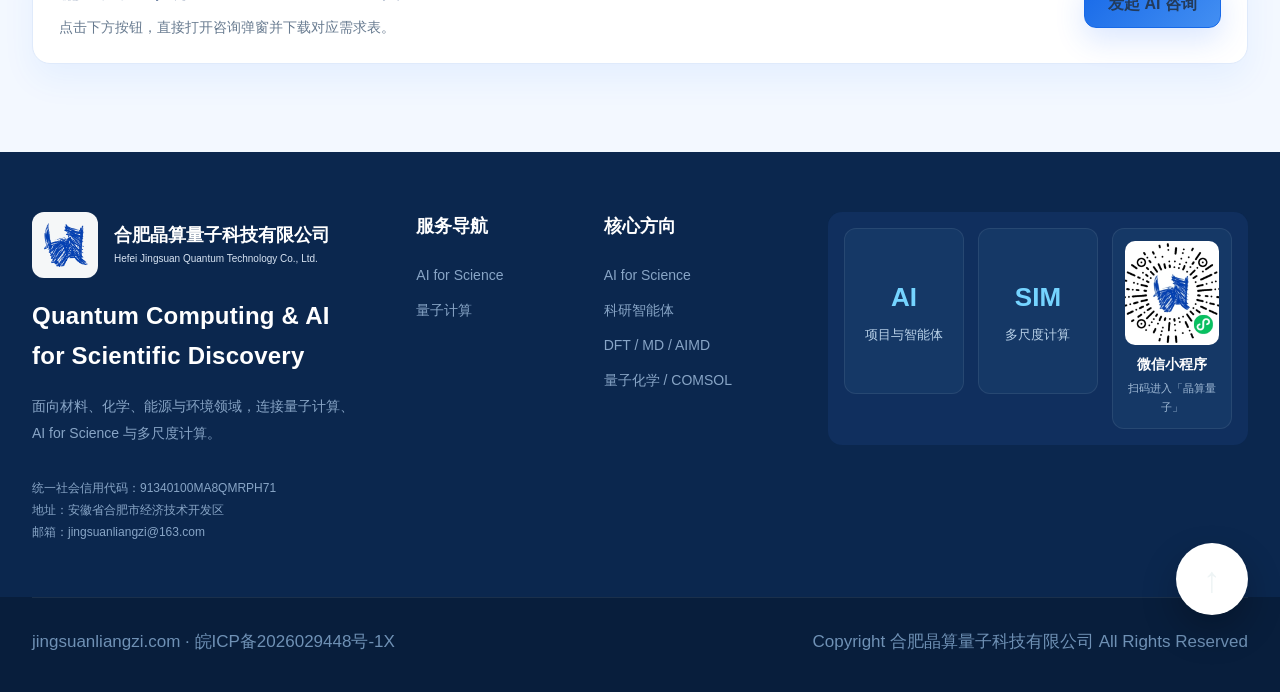
==== commit b483e2c8: "update" ====
--- a/board/ai-projects.html
+++ b/board/ai-projects.html
@@ -115,14 +115,15 @@
       <span>DFT / MD / AIMD</span>
       <span>量子化学 / COMSOL</span>
     </div>
-    <section class="footer-service-panel footer-service-panel-links">
+    <section class="footer-service-panel footer-service-panel-qr">
       <a href="board/ai-projects.html"><div><b>AI</b><small>项目与智能体</small></div></a>
       <a href="board/computational-simulation.html"><div><b>SIM</b><small>多尺度计算</small></div></a>
+      <div class="footer-qr-card"><img src="assets/images/miniprogram-qr.jpg" alt="晶算量子微信小程序二维码"><strong>微信小程序</strong><small>扫码进入「晶算量子」</small></div>
     </section>
   </div>
   <div class="footer-bottom-final">
     <a class="footer-backtop" href="#top" aria-label="返回顶部">↑</a>
-    <div class="footer-bottom-inner"><span>jingsuanliangzi.com</span><span>Copyright 合肥晶算量子科技有限公司 All Rights Reserved</span></div>
+    <div class="footer-bottom-inner"><span>jingsuanliangzi.com · <a class="jsq-icp-link" href="https://beian.miit.gov.cn/" target="_blank" rel="noopener noreferrer">皖ICP备2026029448号-1X</a></span><span>Copyright 合肥晶算量子科技有限公司 All Rights Reserved</span></div>
   </div>
 </footer>
 
